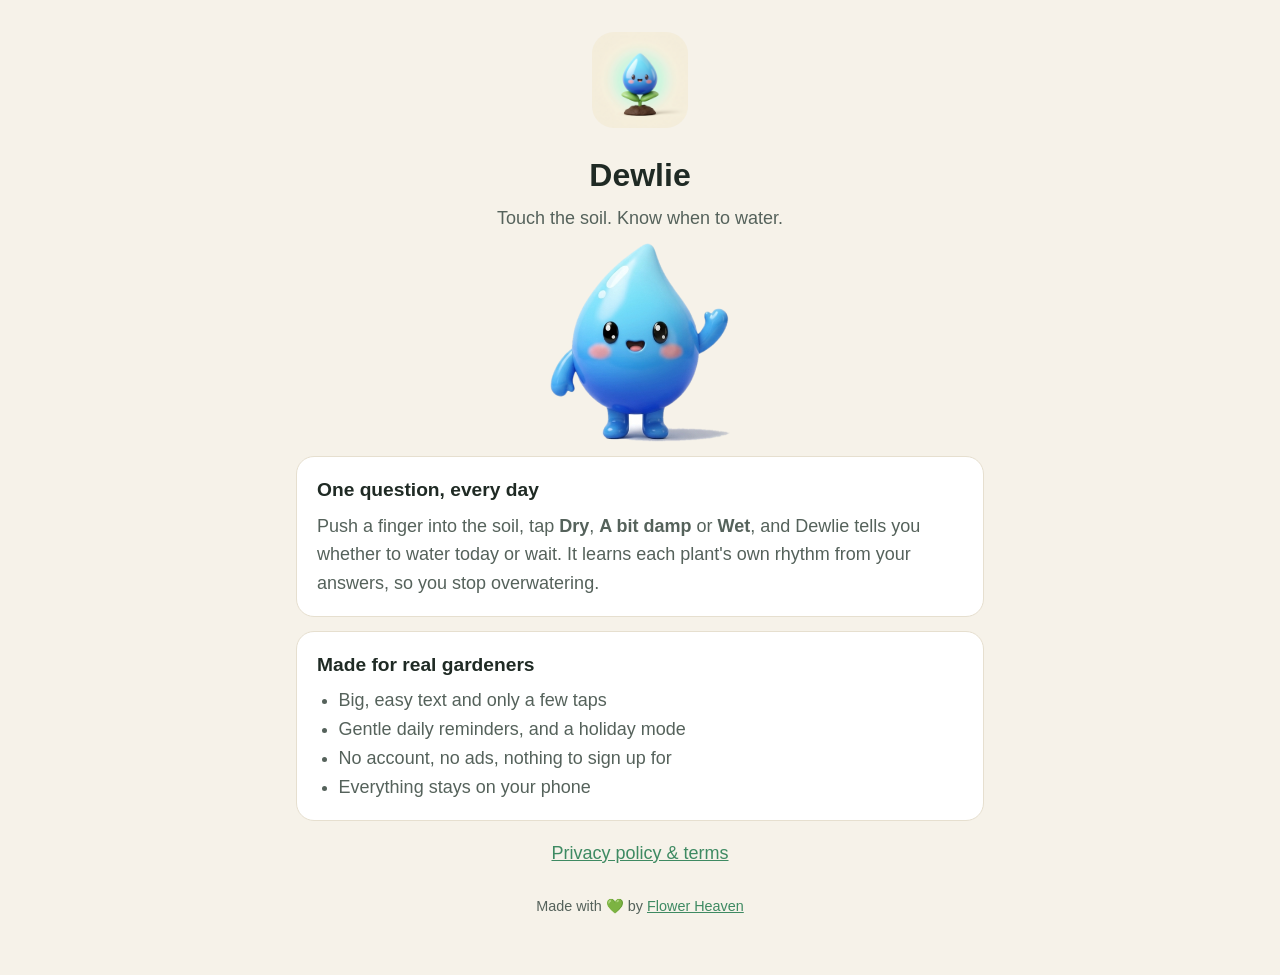
==== index.html @ 635bd168 "Dewlie website: home and privacy policy Co-Authored-By: Claude Opus 5.5 <noreply@anthropic.com>" ====
<!doctype html>
<html lang="en">
<head>
<meta charset="utf-8"><meta name="viewport" content="width=device-width,initial-scale=1">
<title>Dewlie: Plant Watering Reminder</title>
<meta name="description" content="Touch the soil, tap one answer, and Dewlie tells you when to water. Free, no ads, no sign-in. By Flower Heaven.">
<link rel="icon" href="favicon.png"><link rel="stylesheet" href="style.css">
</head>
<body><main>
<header>
  <img class="icon" src="icon.png" alt="Dewlie app icon">
  <h1>Dewlie</h1>
  <p class="tag">Touch the soil. Know when to water.</p>
  <img class="drip" src="drip.png" alt="Drip, the friendly water drop">
</header>
<div class="card"><h2>One question, every day</h2><p>Push a finger into the soil, tap <b>Dry</b>, <b>A bit damp</b> or <b>Wet</b>, and Dewlie tells you whether to water today or wait. It learns each plant's own rhythm from your answers, so you stop overwatering.</p></div>
<div class="card"><h2>Made for real gardeners</h2><ul><li>Big, easy text and only a few taps</li><li>Gentle daily reminders, and a holiday mode</li><li>No account, no ads, nothing to sign up for</li><li>Everything stays on your phone</li></ul></div>
<p style="text-align:center"><a href="privacy.html">Privacy policy &amp; terms</a></p>
<footer>Made with 💚 by <a href="https://www.facebook.com/flowerheaven22/">Flower Heaven</a></footer>
</main></body></html>
---- style.css ----
:root{--bg:#F6F2E9;--card:#FFFFFF;--ink:#1F2A24;--soft:#55625B;--green:#3E8A62;--line:#E6DFCF}
@media (prefers-color-scheme:dark){:root{--bg:#141a17;--card:#1E2622;--ink:#EEF2EF;--soft:#AEBAB3;--green:#6CC093;--line:#2C3631}}
*{box-sizing:border-box}
body{margin:0;background:var(--bg);color:var(--ink);font:18px/1.6 -apple-system,BlinkMacSystemFont,"Segoe UI",Roboto,Helvetica,Arial,sans-serif}
main{max-width:720px;margin:0 auto;padding:32px 16px 56px}
header{text-align:center}
header img.icon{width:96px;height:96px;border-radius:22px}
h1{font-size:2rem;margin:.4em 0 .1em}
h2{font-size:1.2rem;margin:0 0 .3em}
.tag{color:var(--soft);margin:0}
.card{background:var(--card);border:1px solid var(--line);border-radius:18px;padding:18px 20px;margin:14px 0}
.card p{margin:0;color:var(--soft)}
a{color:var(--green)}
.btn{display:inline-block;background:var(--green);color:#fff;text-decoration:none;font-weight:700;padding:14px 22px;border-radius:14px;margin-top:18px}
.drip{width:180px;margin:10px auto 0;display:block}
footer{text-align:center;color:var(--soft);font-size:.9rem;margin-top:28px}
ul{margin:.3em 0 0;padding-left:1.2em;color:var(--soft)}
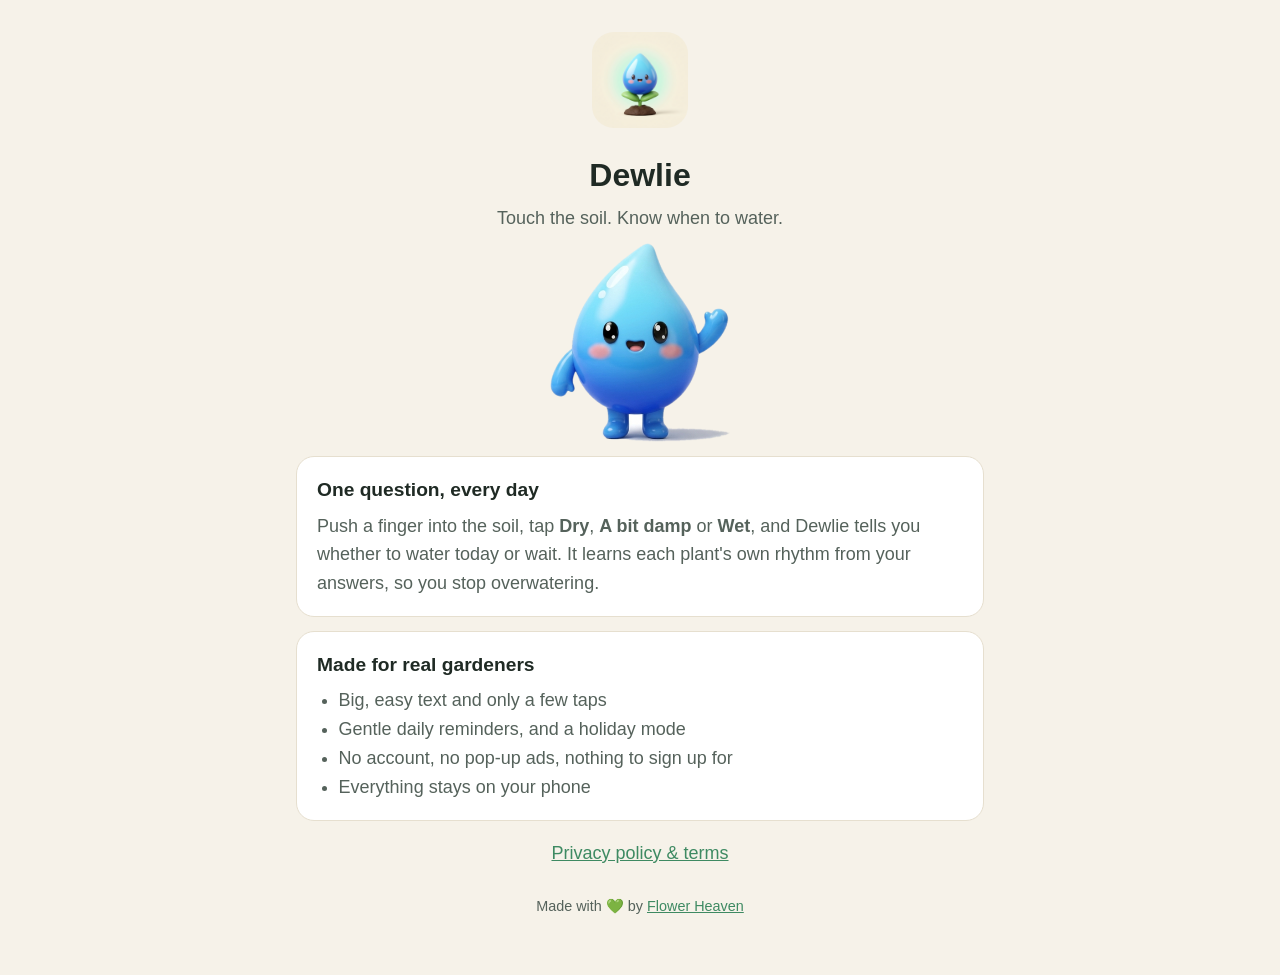
==== commit a4184b90: "Privacy: add optional videos (AdMob) section for Dewlie 1.2.0; site says no pop-up ads" ====
--- a/index.html
+++ b/index.html
@@ -3,7 +3,7 @@
 <head>
 <meta charset="utf-8"><meta name="viewport" content="width=device-width,initial-scale=1">
 <title>Dewlie: Plant Watering Reminder</title>
-<meta name="description" content="Touch the soil, tap one answer, and Dewlie tells you when to water. Free, no ads, no sign-in. By Flower Heaven.">
+<meta name="description" content="Touch the soil, tap one answer, and Dewlie tells you when to water. Free, no pop-up ads, no sign-in. By Flower Heaven.">
 <link rel="icon" href="favicon.png"><link rel="stylesheet" href="style.css">
 </head>
 <body><main>
@@ -14,7 +14,7 @@
   <img class="drip" src="drip.png" alt="Drip, the friendly water drop">
 </header>
 <div class="card"><h2>One question, every day</h2><p>Push a finger into the soil, tap <b>Dry</b>, <b>A bit damp</b> or <b>Wet</b>, and Dewlie tells you whether to water today or wait. It learns each plant's own rhythm from your answers, so you stop overwatering.</p></div>
-<div class="card"><h2>Made for real gardeners</h2><ul><li>Big, easy text and only a few taps</li><li>Gentle daily reminders, and a holiday mode</li><li>No account, no ads, nothing to sign up for</li><li>Everything stays on your phone</li></ul></div>
+<div class="card"><h2>Made for real gardeners</h2><ul><li>Big, easy text and only a few taps</li><li>Gentle daily reminders, and a holiday mode</li><li>No account, no pop-up ads, nothing to sign up for</li><li>Everything stays on your phone</li></ul></div>
 <p style="text-align:center"><a href="privacy.html">Privacy policy &amp; terms</a></p>
 <footer>Made with 💚 by <a href="https://www.facebook.com/flowerheaven22/">Flower Heaven</a></footer>
 </main></body></html>
